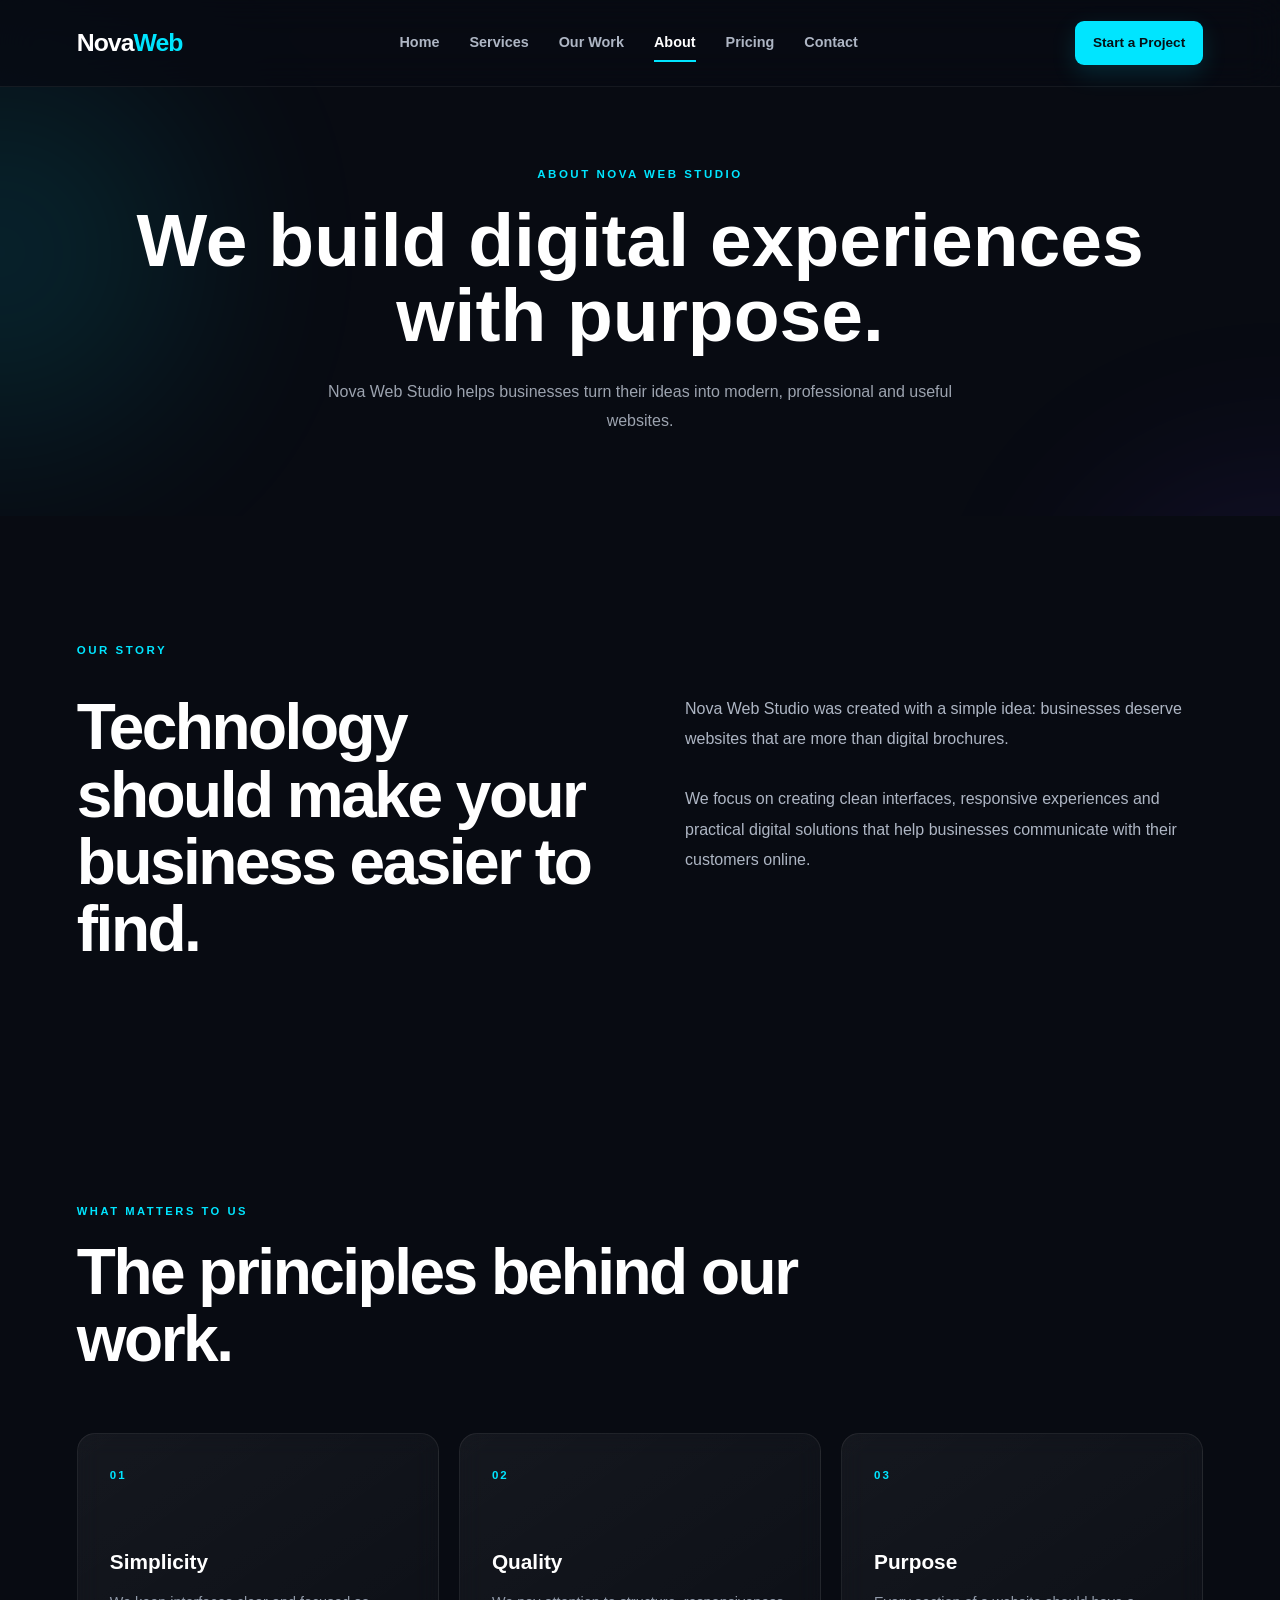
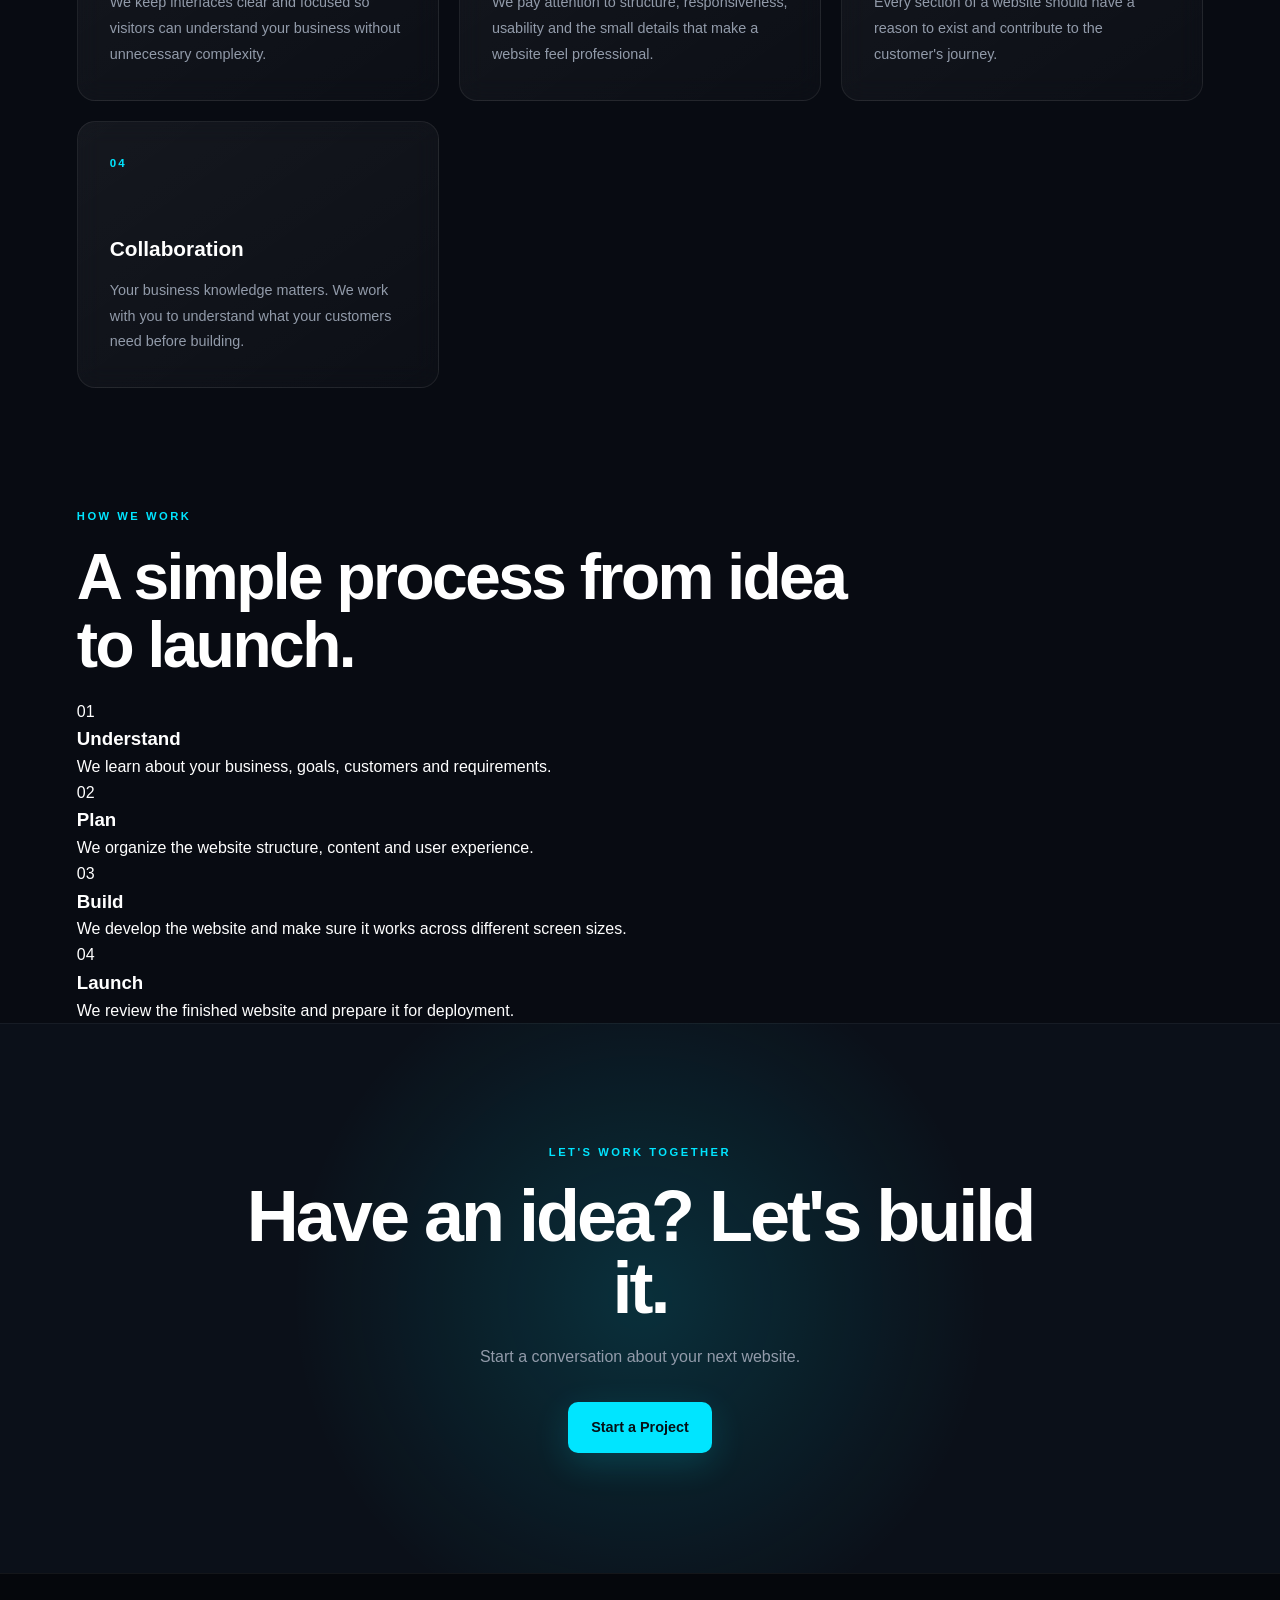
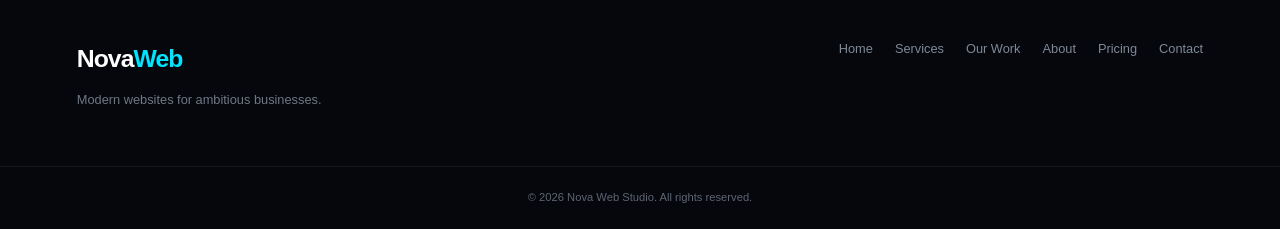
==== about.html @ 7e9be6b9 "Add files via upload" ====
<!DOCTYPE html>
<html lang="en">

<head>
    <meta charset="UTF-8">
    <meta name="viewport" content="width=device-width, initial-scale=1.0">

    <title>About | Nova Web Studio</title>

    <meta
        name="description"
        content="Learn more about Nova Web Studio and our approach to modern web design and development."
    >

    <link rel="stylesheet" href="style.css">
</head>

<body>

    <!-- NAVBAR -->
    <header class="navbar">

        <div class="container nav-container">

            <a href="index.html" class="logo">
                Nova<span>Web</span>
            </a>

            <nav class="nav-links">

                <a href="index.html">Home</a>

                <a href="services.html">Services</a>

                <a href="work.html">Our Work</a>

                <a href="about.html" class="active">
                    About
                </a>

                <a href="pricing.html">Pricing</a>

                <a href="contact.html">Contact</a>

            </nav>

            <a href="contact.html" class="nav-button">
                Start a Project
            </a>

            <button class="menu-button" id="menuButton">
                ☰
            </button>

        </div>

    </header>


    <!-- PAGE HERO -->
    <section class="page-hero">

        <div class="container">

            <span class="eyebrow">
                ABOUT NOVA WEB STUDIO
            </span>

            <h1>
                We build digital experiences with purpose.
            </h1>

            <p>
                Nova Web Studio helps businesses turn their ideas
                into modern, professional and useful websites.
            </p>

        </div>

    </section>


    <!-- STORY -->
    <section class="about about-story">

        <div class="container about-grid">

            <div>

                <span class="eyebrow">
                    OUR STORY
                </span>

                <h2>
                    Technology should make your business easier to find.
                </h2>

            </div>

            <div>

                <p>
                    Nova Web Studio was created with a simple idea:
                    businesses deserve websites that are more than
                    digital brochures.
                </p>

                <p>
                    We focus on creating clean interfaces,
                    responsive experiences and practical digital
                    solutions that help businesses communicate
                    with their customers online.
                </p>

            </div>

        </div>

    </section>


    <!-- VALUES -->
    <section class="services">

        <div class="container">

            <div class="section-heading">

                <span>
                    WHAT MATTERS TO US
                </span>

                <h2>
                    The principles behind our work.
                </h2>

            </div>


            <div class="services-grid">

                <div class="service-card">

                    <span class="service-number">
                        01
                    </span>

                    <h3>
                        Simplicity
                    </h3>

                    <p>
                        We keep interfaces clear and focused so
                        visitors can understand your business
                        without unnecessary complexity.
                    </p>

                </div>


                <div class="service-card">

                    <span class="service-number">
                        02
                    </span>

                    <h3>
                        Quality
                    </h3>

                    <p>
                        We pay attention to structure, responsiveness,
                        usability and the small details that make
                        a website feel professional.
                    </p>

                </div>


                <div class="service-card">

                    <span class="service-number">
                        03
                    </span>

                    <h3>
                        Purpose
                    </h3>

                    <p>
                        Every section of a website should have a
                        reason to exist and contribute to the
                        customer's journey.
                    </p>

                </div>


                <div class="service-card">

                    <span class="service-number">
                        04
                    </span>

                    <h3>
                        Collaboration
                    </h3>

                    <p>
                        Your business knowledge matters. We work
                        with you to understand what your customers
                        need before building.
                    </p>

                </div>

            </div>

        </div>

    </section>


    <!-- PROCESS -->
    <section class="process">

        <div class="container">

            <div class="section-heading">

                <span>
                    HOW WE WORK
                </span>

                <h2>
                    A simple process from idea to launch.
                </h2>

            </div>


            <div class="process-grid">

                <div class="process-step">

                    <span>01</span>

                    <h3>
                        Understand
                    </h3>

                    <p>
                        We learn about your business, goals,
                        customers and requirements.
                    </p>

                </div>


                <div class="process-step">

                    <span>02</span>

                    <h3>
                        Plan
                    </h3>

                    <p>
                        We organize the website structure,
                        content and user experience.
                    </p>

                </div>


                <div class="process-step">

                    <span>03</span>

                    <h3>
                        Build
                    </h3>

                    <p>
                        We develop the website and make sure
                        it works across different screen sizes.
                    </p>

                </div>


                <div class="process-step">

                    <span>04</span>

                    <h3>
                        Launch
                    </h3>

                    <p>
                        We review the finished website and
                        prepare it for deployment.
                    </p>

                </div>

            </div>

        </div>

    </section>


    <!-- CTA -->
    <section class="cta">

        <div class="container">

            <div class="cta-content">

                <span>
                    LET'S WORK TOGETHER
                </span>

                <h2>
                    Have an idea? Let's build it.
                </h2>

                <p>
                    Start a conversation about your next website.
                </p>

                <a href="contact.html" class="primary-button">
                    Start a Project
                </a>

            </div>

        </div>

    </section>


    <!-- FOOTER -->
    <footer class="footer">

        <div class="container footer-container">

            <div>

                <a href="index.html" class="logo">
                    Nova<span>Web</span>
                </a>

                <p>
                    Modern websites for ambitious businesses.
                </p>

            </div>


            <div class="footer-links">

                <a href="index.html">Home</a>

                <a href="services.html">Services</a>

                <a href="work.html">Our Work</a>

                <a href="about.html">About</a>

                <a href="pricing.html">Pricing</a>

                <a href="contact.html">Contact</a>

            </div>

        </div>


        <div class="footer-bottom">

            <p>
                © 2026 Nova Web Studio. All rights reserved.
            </p>

        </div>

    </footer>


    <script src="script.js"></script>

</body>

</html>
---- style.css ----
/* =========================================================
   NOVA WEB STUDIO
   PROFESSIONAL DARK UI + FLOATING ANIMATIONS
   Designed specifically for the supplied index.html
========================================================= */


/* =========================================================
   RESET
========================================================= */

* {
    margin: 0;
    padding: 0;
    box-sizing: border-box;
}

html {
    scroll-behavior: smooth;
}

body {
    font-family: "Inter", "Segoe UI", Arial, sans-serif;
    background: #080b12;
    color: #ffffff;
    line-height: 1.6;
    overflow-x: hidden;
}

body::selection {
    background: #00e5ff;
    color: #061016;
}

a {
    text-decoration: none;
    color: inherit;
}

button,
input,
textarea,
select {
    font: inherit;
}

.container {
    width: min(1180px, 88%);
    margin: 0 auto;
}


/* =========================================================
   FLOATING BACKGROUND GLOWS
========================================================= */

body::before,
body::after {
    content: "";
    position: fixed;

    width: 360px;
    height: 360px;

    border-radius: 50%;

    filter: blur(110px);

    opacity: 0.13;

    pointer-events: none;

    z-index: -1;

    animation: backgroundFloat 10s ease-in-out infinite alternate;
}

body::before {
    background: #00e5ff;
    top: 8%;
    left: -180px;
}

body::after {
    background: #7c3cff;
    right: -180px;
    bottom: 5%;

    animation-delay: 3s;
}

@keyframes backgroundFloat {

    0% {
        transform: translate(0, 0) scale(1);
    }

    50% {
        transform: translate(50px, -35px) scale(1.1);
    }

    100% {
        transform: translate(-20px, 40px) scale(0.95);
    }
}


/* =========================================================
   NAVBAR
========================================================= */

.navbar {
    position: fixed;

    top: 0;
    left: 0;

    width: 100%;

    z-index: 1000;

    padding: 18px 0;

    background: rgba(8, 11, 18, 0.72);

    backdrop-filter: blur(18px);
    -webkit-backdrop-filter: blur(18px);

    border-bottom: 1px solid rgba(255, 255, 255, 0.06);
}

.nav-container {
    min-height: 50px;

    display: flex;
    align-items: center;
    justify-content: space-between;

    gap: 30px;
}


/* LOGO */

.logo {
    font-size: 1.55rem;
    font-weight: 800;

    letter-spacing: -1px;

    white-space: nowrap;
}

.logo span {
    color: #00e5ff;
}


/* NAV LINKS */

.nav-links {
    display: flex;
    align-items: center;

    gap: 30px;
}

.nav-links a {
    position: relative;

    color: #aeb6c4;

    font-size: 0.9rem;
    font-weight: 600;

    transition: color 0.3s ease;
}

.nav-links a::after {
    content: "";

    position: absolute;

    left: 0;
    bottom: -7px;

    width: 0;
    height: 2px;

    background: #00e5ff;

    transition: width 0.3s ease;
}

.nav-links a:hover,
.nav-links a.active {
    color: #ffffff;
}

.nav-links a:hover::after,
.nav-links a.active::after {
    width: 100%;
}


/* START PROJECT BUTTON */

.nav-button {
    display: inline-flex;

    align-items: center;
    justify-content: center;

    padding: 11px 18px;

    border-radius: 9px;

    background: #00e5ff;
    color: #061016;

    font-size: 0.85rem;
    font-weight: 800;

    box-shadow:
        0 8px 25px rgba(0, 229, 255, 0.15);

    transition:
        transform 0.3s ease,
        box-shadow 0.3s ease,
        background 0.3s ease;
}

.nav-button:hover {
    transform: translateY(-3px);

    background: #4decff;

    box-shadow:
        0 12px 35px rgba(0, 229, 255, 0.3);
}


/* =========================================================
   MOBILE MENU BUTTON
========================================================= */

.menu-button {
    display: none;

    border: none;
    background: transparent;

    color: #ffffff;

    font-size: 1.8rem;

    cursor: pointer;

    line-height: 1;
}


/* =========================================================
   HERO
========================================================= */

.hero {
    min-height: 100vh;

    display: flex;
    align-items: center;

    padding: 150px 0 100px;

    position: relative;

    overflow: hidden;
}

.hero::before {
    content: "";

    position: absolute;

    width: 500px;
    height: 500px;

    right: -180px;
    top: 20%;

    background: #00e5ff;

    opacity: 0.08;

    filter: blur(120px);

    border-radius: 50%;

    animation: heroGlow 7s ease-in-out infinite;
}

@keyframes heroGlow {

    0%,
    100% {
        transform: translate(0, 0);
    }

    50% {
        transform: translate(-40px, -30px);
    }
}

.hero-container {
    display: grid;

    grid-template-columns: 1.05fr 0.95fr;

    align-items: center;

    gap: 70px;
}


/* HERO CONTENT */

.hero-content {
    max-width: 700px;

    animation: heroText 1s ease forwards;
}

@keyframes heroText {

    from {
        opacity: 0;
        transform: translateY(35px);
    }

    to {
        opacity: 1;
        transform: translateY(0);
    }
}


/* EYEBROW */

.eyebrow,
.hero-content .eyebrow {
    display: inline-block;

    margin-bottom: 20px;

    color: #00e5ff;

    font-size: 0.72rem;
    font-weight: 800;

    letter-spacing: 2.5px;
}


/* HERO TITLE */

.hero h1 {
    max-width: 760px;

    font-size: clamp(3.2rem, 6vw, 5.8rem);

    line-height: 0.98;

    letter-spacing: -4px;

    margin-bottom: 28px;
}


/* HERO TEXT */

.hero-content > p {
    max-width: 620px;

    color: #aeb6c4;

    font-size: 1.05rem;

    line-height: 1.8;

    margin-bottom: 35px;
}


/* =========================================================
   BUTTON SYSTEM
========================================================= */

.hero-buttons {
    display: flex;

    align-items: center;

    gap: 14px;

    flex-wrap: wrap;
}

.primary-button,
.secondary-button {
    position: relative;

    display: inline-flex;

    align-items: center;
    justify-content: center;

    min-height: 50px;

    padding: 14px 23px;

    border-radius: 10px;

    font-size: 0.9rem;

    font-weight: 800;

    overflow: hidden;

    transition:
        transform 0.3s ease,
        box-shadow 0.3s ease,
        background 0.3s ease,
        border-color 0.3s ease;
}


/* PRIMARY */

.primary-button {
    background: #00e5ff;

    color: #061016;

    box-shadow:
        0 10px 35px rgba(0, 229, 255, 0.16);
}

.primary-button::before,
.secondary-button::before {
    content: "";

    position: absolute;

    top: 0;
    left: -100%;

    width: 100%;
    height: 100%;

    background: linear-gradient(
        90deg,
        transparent,
        rgba(255,255,255,0.25),
        transparent
    );

    transition: left 0.6s ease;
}

.primary-button:hover::before,
.secondary-button:hover::before {
    left: 100%;
}

.primary-button:hover {
    transform: translateY(-4px);

    background: #4decff;

    box-shadow:
        0 16px 40px rgba(0, 229, 255, 0.3);
}


/* SECONDARY */

.secondary-button {
    background: rgba(255,255,255,0.035);

    color: #ffffff;

    border: 1px solid rgba(255,255,255,0.12);
}

.secondary-button:hover {
    transform: translateY(-4px);

    border-color: rgba(0,229,255,0.55);

    color: #00e5ff;

    background: rgba(0,229,255,0.05);

    box-shadow:
        0 12px 35px rgba(0,0,0,0.2);
}


/* =========================================================
   HERO TRUST
========================================================= */

.hero-trust {
    display: flex;

    align-items: center;

    flex-wrap: wrap;

    gap: 25px;

    margin-top: 42px;
}

.hero-trust span {
    position: relative;

    color: #7f8997;

    font-size: 0.78rem;

    padding-left: 14px;
}

.hero-trust span::before {
    content: "";

    position: absolute;

    left: 0;
    top: 50%;

    width: 5px;
    height: 5px;

    border-radius: 50%;

    background: #00e5ff;

    transform: translateY(-50%);

    box-shadow:
        0 0 10px rgba(0,229,255,0.7);
}


/* =========================================================
   HERO WEBSITE PREVIEW
========================================================= */

.hero-visual {
    position: relative;

    animation: heroVisual 1.1s ease forwards;
}

@keyframes heroVisual {

    from {
        opacity: 0;
        transform: translateX(40px);
    }

    to {
        opacity: 1;
        transform: translateX(0);
    }
}

.browser-window {
    position: relative;

    width: 100%;

    min-height: 420px;

    background:
        linear-gradient(
            145deg,
            rgba(255,255,255,0.08),
            rgba(255,255,255,0.025)
        );

    border: 1px solid rgba(255,255,255,0.1);

    border-radius: 18px;

    overflow: hidden;

    box-shadow:
        0 35px 100px rgba(0,0,0,0.45);

    transform: rotate(1.5deg);

    animation: browserFloat 6s ease-in-out infinite;
}

@keyframes browserFloat {

    0%,
    100% {
        transform: rotate(1.5deg) translateY(0);
    }

    50% {
        transform: rotate(1.5deg) translateY(-12px);
    }
}


/* BROWSER TOP */

.browser-top {
    height: 44px;

    display: flex;

    align-items: center;

    gap: 7px;

    padding: 0 16px;

    background: rgba(255,255,255,0.045);

    border-bottom: 1px solid rgba(255,255,255,0.06);
}

.browser-top span {
    width: 9px;
    height: 9px;

    border-radius: 50%;

    background: #697386;
}


/* BROWSER CONTENT */

.browser-content {
    padding: 45px;

    min-height: 375px;

    background:
        radial-gradient(
            circle at 80% 20%,
            rgba(0,229,255,0.12),
            transparent 35%
        );
}

.preview-nav {
    color: #ffffff;

    font-weight: 800;

    font-size: 1rem;
}

.preview-nav span {
    color: #00e5ff;
}

.preview-heading {
    max-width: 350px;

    margin-top: 80px;

    font-size: 2.3rem;

    font-weight: 800;

    line-height: 1.05;

    letter-spacing: -2px;
}

.preview-line {
    width: 220px;
    height: 7px;

    margin-top: 18px;

    border-radius: 10px;

    background: rgba(255,255,255,0.12);
}

.preview-line.short {
    width: 150px;

    margin-top: 9px;
}

.preview-button {
    display: inline-flex;

    margin-top: 28px;

    padding: 9px 16px;

    border-radius: 6px;

    background: #00e5ff;

    color: #061016;

    font-size: 0.7rem;

    font-weight: 800;
}


/* GROWTH CARD */

.growth-card {
    position: absolute;

    right: -20px;
    bottom: -20px;

    min-width: 190px;

    padding: 18px 20px;

    background: rgba(15,20,30,0.94);

    border: 1px solid rgba(255,255,255,0.1);

    border-radius: 13px;

    backdrop-filter: blur(15px);

    box-shadow:
        0 20px 50px rgba(0,0,0,0.3);

    animation: growthFloat 4s ease-in-out infinite;
}

@keyframes growthFloat {

    0%,
    100% {
        transform: translateY(0);
    }

    50% {
        transform: translateY(-12px);
    }
}

.growth-card strong {
    display: block;

    color: #00e5ff;

    font-size: 1rem;

    margin-bottom: 4px;
}

.growth-card span {
    color: #8f99a8;

    font-size: 0.72rem;
}


/* =========================================================
   INTRO
========================================================= */

.intro {
    padding: 120px 0;

    background:
        linear-gradient(
            180deg,
            #080b12,
            #0a0f18
        );
}

.section-heading {
    max-width: 780px;
}

.section-heading > span,
.intro .section-heading > span {
    display: block;

    color: #00e5ff;

    font-size: 0.7rem;

    font-weight: 800;

    letter-spacing: 2.5px;

    margin-bottom: 18px;
}

.section-heading h2 {
    font-size: clamp(2.3rem, 5vw, 4rem);

    line-height: 1.05;

    letter-spacing: -2.5px;

    margin-bottom: 20px;
}

.section-heading p {
    color: #8f99a8;

    font-size: 1rem;

    line-height: 1.8;

    max-width: 650px;
}


/* =========================================================
   SERVICES
========================================================= */

.services {
    padding: 120px 0;

    background: #080b12;
}

.services .section-heading {
    margin-bottom: 60px;
}

.services-grid {
    display: grid;

    grid-template-columns: repeat(3, 1fr);

    gap: 20px;
}

.service-card {
    position: relative;

    min-height: 260px;

    padding: 32px;

    overflow: hidden;

    border-radius: 18px;

    background:
        linear-gradient(
            145deg,
            rgba(255,255,255,0.055),
            rgba(255,255,255,0.018)
        );

    border: 1px solid rgba(255,255,255,0.075);

    backdrop-filter: blur(12px);

    transition:
        transform 0.4s ease,
        border-color 0.4s ease,
        box-shadow 0.4s ease;
}

.service-card::before {
    content: "";

    position: absolute;

    width: 150px;
    height: 150px;

    right: -80px;
    top: -80px;

    border-radius: 50%;

    background: #00e5ff;

    filter: blur(65px);

    opacity: 0;

    transition: opacity 0.4s ease;
}

.service-card:hover {
    transform: translateY(-10px);

    border-color: rgba(0,229,255,0.3);

    box-shadow:
        0 25px 60px rgba(0,0,0,0.3);
}

.service-card:hover::before {
    opacity: 0.18;
}

.service-number {
    display: block;

    color: #00e5ff;

    font-size: 0.72rem;

    font-weight: 800;

    letter-spacing: 2px;

    margin-bottom: 60px;
}

.service-card h3 {
    position: relative;

    font-size: 1.3rem;

    margin-bottom: 12px;
}

.service-card p {
    position: relative;

    color: #929baa;

    font-size: 0.9rem;

    line-height: 1.8;
}


/* =========================================================
   CENTER BUTTON
========================================================= */

.center-button {
    display: flex;

    justify-content: center;

    margin-top: 45px;
}


/* =========================================================
   TRUST STRIP
========================================================= */

.trust-strip {
    padding: 35px 0;

    background: #0b1019;

    border-top: 1px solid rgba(255,255,255,0.05);

    border-bottom: 1px solid rgba(255,255,255,0.05);
}

.trust-container {
    display: grid;

    grid-template-columns: repeat(4, 1fr);

    gap: 20px;
}

.trust-container > div {
    display: flex;

    align-items: center;

    gap: 13px;

    padding: 10px;

    transition: transform 0.3s ease;
}

.trust-container > div:hover {
    transform: translateY(-4px);
}

.trust-container strong {
    color: #00e5ff;

    font-size: 0.75rem;

    letter-spacing: 1px;
}

.trust-container span {
    color: #8f99a8;

    font-size: 0.78rem;
}


/* =========================================================
   WORK SECTION
========================================================= */

.work {
    padding: 120px 0;

    background:
        linear-gradient(
            180deg,
            #0b1019,
            #080b12
        );
}

.work .section-heading {
    margin-bottom: 60px;
}

.work .section-heading > span {
    display: block;

    color: #00e5ff;

    font-size: 0.7rem;

    font-weight: 800;

    letter-spacing: 2.5px;

    margin-bottom: 18px;
}

.work-grid {
    display: grid;

    grid-template-columns: repeat(3, 1fr);

    gap: 22px;
}


/* WORK CARD */

.work-card {
    position: relative;

    min-height: 430px;

    padding: 0 24px 28px;

    border-radius: 20px;

    overflow: hidden;

    background:
        linear-gradient(
            145deg,
            rgba(255,255,255,0.06),
            rgba(255,255,255,0.015)
        );

    border: 1px solid rgba(255,255,255,0.075);

    transition:
        transform 0.45s ease,
        border-color 0.45s ease,
        box-shadow 0.45s ease;
}

.work-card:hover {
    transform: translateY(-10px);

    border-color: rgba(0,229,255,0.3);

    box-shadow:
        0 30px 70px rgba(0,0,0,0.35);
}


/* PROJECT BROWSER */

.project-browser {
    position: relative;

    height: 260px;

    margin: 0 -24px 25px;

    overflow: hidden;

    background:
        linear-gradient(
            135deg,
            #101827,
            #0a111c
        );

    border-bottom: 1px solid rgba(255,255,255,0.07);
}

.mini-bar {
    height: 28px;

    display: flex;

    align-items: center;

    gap: 5px;

    padding-left: 12px;

    background: rgba(255,255,255,0.05);
}

.mini-bar span {
    width: 6px;
    height: 6px;

    border-radius: 50%;

    background: #657083;
}


/* PROJECT PREVIEWS */

.restaurant-preview,
.realestate-preview,
.auto-preview {
    height: calc(100% - 28px);

    padding: 30px;

    position: relative;

    overflow: hidden;
}

.restaurant-preview::before,
.realestate-preview::before,
.auto-preview::before {
    content: "";

    position: absolute;

    width: 220px;
    height: 220px;

    border-radius: 50%;

    background: #00e5ff;

    filter: blur(100px);

    opacity: 0.09;

    right: -100px;
    bottom: -100px;
}

.restaurant-preview small,
.realestate-preview small,
.auto-preview small {
    position: relative;

    color: #00e5ff;

    font-size: 0.62rem;

    font-weight: 800;

    letter-spacing: 2px;
}

.restaurant-preview h3,
.realestate-preview h3,
.auto-preview h3 {
    position: relative;

    max-width: 250px;

    margin-top: 15px;

    font-size: 1.7rem;

    line-height: 1.1;

    letter-spacing: -1px;
}


/* FAKE IMAGE AREAS */

.preview-food,
.preview-house,
.preview-car {
    position: absolute;

    left: 30px;
    right: 30px;
    bottom: 25px;

    height: 75px;

    border-radius: 12px;

    background:
        linear-gradient(
            135deg,
            rgba(0,229,255,0.18),
            rgba(124,60,255,0.12)
        );

    border: 1px solid rgba(255,255,255,0.07);

    animation: previewFloat 5s ease-in-out infinite;
}

.preview-house {
    animation-delay: 0.8s;
}

.preview-car {
    animation-delay: 1.4s;
}

@keyframes previewFloat {

    0%,
    100% {
        transform: translateY(0);
    }

    50% {
        transform: translateY(-7px);
    }
}


/* PROJECT TEXT */

.project-type {
    display: block;

    margin-bottom: 7px;

    color: #00e5ff;

    font-size: 0.67rem;

    font-weight: 800;

    letter-spacing: 1.5px;
}

.work-card > h3 {
    font-size: 1.25rem;
}


/* =========================================================
   ABOUT
========================================================= */

.about {
    padding: 120px 0;

    background: #080b12;
}

.about-grid {
    display: grid;

    grid-template-columns: 1fr 1fr;

    align-items: center;

    gap: 90px;
}

.about-grid h2 {
    max-width: 600px;

    font-size: clamp(2.4rem, 5vw, 4rem);

    line-height: 1.05;

    letter-spacing: -2.5px;

    margin-top: 15px;
}

.about-grid p {
    color: #aeb6c4;

    font-size: 1rem;

    line-height: 1.9;

    margin-bottom: 30px;
}


/* =========================================================
   CTA
========================================================= */

.cta {
    padding: 120px 0;

    text-align: center;

    background:
        radial-gradient(
            circle at 50% 50%,
            rgba(0,229,255,0.15),
            transparent 50%
        ),
        #0b1019;

    border-top: 1px solid rgba(255,255,255,0.05);
}

.cta-content {
    max-width: 800px;

    margin: auto;
}

.cta-content > span {
    display: block;

    color: #00e5ff;

    font-size: 0.7rem;

    font-weight: 800;

    letter-spacing: 2.5px;

    margin-bottom: 18px;
}

.cta h2 {
    font-size: clamp(2.6rem, 6vw, 4.5rem);

    line-height: 1;

    letter-spacing: -3px;

    margin-bottom: 20px;
}

.cta p {
    max-width: 600px;

    margin: 0 auto 32px;

    color: #929baa;
}


/* =========================================================
   FOOTER
========================================================= */

.footer {
    padding-top: 65px;

    background: #05070c;

    border-top: 1px solid rgba(255,255,255,0.06);
}

.footer-container {
    display: flex;

    justify-content: space-between;

    align-items: flex-start;

    gap: 40px;

    padding-bottom: 55px;
}

.footer p {
    margin-top: 12px;

    color: #6f7887;

    font-size: 0.8rem;
}

.footer-links {
    display: flex;

    flex-wrap: wrap;

    gap: 22px;
}

.footer-links a {
    color: #7f8997;

    font-size: 0.8rem;

    transition: color 0.3s ease;
}

.footer-links a:hover {
    color: #00e5ff;
}

.footer-bottom {
    padding: 22px 0;

    border-top: 1px solid rgba(255,255,255,0.06);
}

.footer-bottom p {
    margin: 0;

    text-align: center;

    color: #5d6674;

    font-size: 0.7rem;
}


/* =========================================================
   GENERAL FLOATING CARDS
========================================================= */

.service-card:nth-child(2),
.work-card:nth-child(2) {
    animation: subtleFloat 7s ease-in-out infinite;
}

.service-card:nth-child(5),
.work-card:nth-child(3) {
    animation: subtleFloat 8s ease-in-out infinite;
    animation-delay: 1.5s;
}

@keyframes subtleFloat {

    0%,
    100% {
        transform: translateY(0);
    }

    50% {
        transform: translateY(-6px);
    }
}


/* =========================================================
   SCROLL REVEAL
========================================================= */

.service-card,
.work-card,
.about-grid,
.section-heading,
.trust-container > div {
    animation-name: revealUp;

    animation-duration: 0.8s;

    animation-timing-function: ease;

    animation-fill-mode: both;
}

@keyframes revealUp {

    from {
        opacity: 0;

        transform: translateY(25px);
    }

    to {
        opacity: 1;

        transform: translateY(0);
    }
}


/* =========================================================
   TABLET
========================================================= */

@media (max-width: 950px) {

    .nav-links {
        gap: 20px;
    }

    .hero-container {
        grid-template-columns: 1fr;

        gap: 70px;
    }

    .hero-content {
        max-width: 800px;

        margin: auto;

        text-align: center;
    }

    .hero-content > p {
        margin-left: auto;
        margin-right: auto;
    }

    .hero-buttons {
        justify-content: center;
    }

    .hero-trust {
        justify-content: center;
    }

    .hero-visual {
        max-width: 700px;

        width: 100%;

        margin: auto;
    }

    .services-grid {
        grid-template-columns: repeat(2, 1fr);
    }

    .work-grid {
        grid-template-columns: repeat(2, 1fr);
    }

    .about-grid {
        gap: 50px;
    }

    .trust-container {
        grid-template-columns: repeat(2, 1fr);
    }
}


/* =========================================================
   MOBILE NAV
========================================================= */

@media (max-width: 850px) {

    .navbar {
        padding: 16px 0;
    }

    .menu-button {
        display: block;
    }

    .nav-button {
        display: none;
    }

    .nav-links {
        position: absolute;

        top: 72px;

        left: 5%;
        right: 5%;

        display: flex;

        flex-direction: column;

        align-items: stretch;

        gap: 0;

        padding: 12px;

        background: rgba(8,11,18,0.96);

        border: 1px solid rgba(255,255,255,0.08);

        border-radius: 15px;

        backdrop-filter: blur(20px);

        box-shadow:
            0 25px 70px rgba(0,0,0,0.4);

        opacity: 0;

        visibility: hidden;

        transform: translateY(-15px);

        transition:
            opacity 0.3s ease,
            transform 0.3s ease,
            visibility 0.3s ease;
    }

    .nav-links.active {
        opacity: 1;

        visibility: visible;

        transform: translateY(0);
    }

    .nav-links a {
        width: 100%;

        padding: 14px;

        text-align: center;
    }

    .nav-links a::after {
        display: none;
    }

    section {
        padding-left: 6%;
        padding-right: 6%;
    }
}


/* =========================================================
   SMALL MOBILE
========================================================= */

@media (max-width: 600px) {

    .container {
        width: 90%;
    }

    .hero {
        padding-top: 130px;

        min-height: auto;

        padding-bottom: 80px;
    }

    .hero h1 {
        font-size: clamp(2.8rem, 13vw, 4rem);

        letter-spacing: -2.5px;
    }

    .hero-content > p {
        font-size: 0.95rem;
    }

    .hero-buttons {
        flex-direction: column;

        width: 100%;
    }

    .hero-buttons a {
        width: 100%;
    }

    .hero-trust {
        gap: 12px;

        flex-direction: column;
    }

    .hero-trust span {
        padding-left: 12px;
    }

    .browser-window {
        min-height: 340px;

        transform: none;

        animation: browserFloatMobile 6s ease-in-out infinite;
    }

    @keyframes browserFloatMobile {

        0%,
        100% {
            transform: translateY(0);
        }

        50% {
            transform: translateY(-7px);
        }
    }

    .browser-content {
        padding: 28px;
    }

    .preview-heading {
        margin-top: 55px;

        font-size: 1.7rem;
    }

    .growth-card {
        right: 8px;

        bottom: -15px;

        min-width: 160px;

        padding: 14px;
    }

    .services,
    .work,
    .about,
    .intro,
    .cta {
        padding-top: 85px;

        padding-bottom: 85px;
    }

    .services-grid,
    .work-grid {
        grid-template-columns: 1fr;
    }

    .service-card {
        min-height: auto;

        padding: 28px;
    }

    .service-number {
        margin-bottom: 40px;
    }

    .work-card {
        min-height: 410px;
    }

    .about-grid {
        grid-template-columns: 1fr;

        gap: 40px;
    }

    .trust-container {
        grid-template-columns: 1fr;
    }

    .trust-container > div {
        justify-content: center;
    }

    .cta h2 {
        letter-spacing: -2px;
    }

    .footer-container {
        flex-direction: column;
    }

    .footer-links {
        gap: 15px;
    }
}


/* =========================================================
   VERY SMALL PHONES
========================================================= */

@media (max-width: 400px) {

    .hero h1 {
        font-size: 2.65rem;
    }

    .section-heading h2,
    .about-grid h2 {
        font-size: 2.3rem;
    }

    .browser-content {
        padding: 22px;
    }

    .preview-heading {
        font-size: 1.5rem;
    }

    .project-browser {
        height: 235px;
    }
}


/* =========================================================
   REDUCED MOTION
========================================================= */

@media (prefers-reduced-motion: reduce) {

    *,
    *::before,
    *::after {
        animation-duration: 0.01ms !important;

        animation-iteration-count: 1 !important;

        scroll-behavior: auto !important;

        transition-duration: 0.01ms !important;
    }
}

/* =========================================================
   PRICING PAGE
========================================================= */

.pricing {
    padding: 140px 0 100px;
    min-height: 100vh;
}

.pricing-header {
    text-align: center;
    max-width: 750px;
    margin: 0 auto 70px;
}

.pricing-header span,
.pricing-title span {
    display: inline-block;
    color: #00e5ff;
    font-size: 12px;
    font-weight: 700;
    letter-spacing: 2px;
    margin-bottom: 15px;
}

.pricing-header h1,
.pricing-title h1 {
    font-size: clamp(42px, 6vw, 72px);
    line-height: 1.05;
    margin-bottom: 20px;
}

.pricing-header p,
.pricing-title p {
    color: #9ca3af;
    line-height: 1.8;
    font-size: 16px;
}


/* Pricing cards */

.pricing-grid {
    display: grid;
    grid-template-columns: repeat(3, 1fr);
    gap: 25px;
    align-items: stretch;
}

.pricing-card {
    position: relative;
    padding: 40px 32px;
    background: rgba(255, 255, 255, 0.035);
    border: 1px solid rgba(255, 255, 255, 0.08);
    border-radius: 22px;
    overflow: hidden;
    transition: 0.4s ease;
}

.pricing-card::before {
    content: "";
    position: absolute;
    width: 180px;
    height: 180px;
    top: -100px;
    right: -100px;
    background: #00e5ff;
    opacity: 0.08;
    filter: blur(60px);
    border-radius: 50%;
}

.pricing-card:hover {
    transform: translateY(-10px);
    border-color: rgba(0, 229, 255, 0.4);
    box-shadow: 0 25px 60px rgba(0, 0, 0, 0.35);
}

.pricing-card.featured {
    border-color: rgba(0, 229, 255, 0.5);
    box-shadow: 0 0 50px rgba(0, 229, 255, 0.08);
}

.pricing-badge {
    display: inline-block;
    padding: 7px 14px;
    border-radius: 50px;
    background: rgba(0, 229, 255, 0.1);
    color: #00e5ff;
    font-size: 11px;
    font-weight: 700;
    letter-spacing: 1px;
    margin-bottom: 20px;
}

.pricing-card h3 {
    font-size: 25px;
    margin-bottom: 12px;
}

.pricing-card p {
    color: #9ca3af;
    line-height: 1.7;
    font-size: 14px;
}

.price {
    margin: 30px 0;
}

.price strong {
    font-size: 42px;
    color: #ffffff;
}

.price span {
    color: #8b929f;
    font-size: 14px;
}

.pricing-features {
    list-style: none;
    margin: 30px 0;
    padding: 0;
}

.pricing-features li {
    display: flex;
    align-items: center;
    gap: 10px;
    padding: 12px 0;
    border-bottom: 1px solid rgba(255, 255, 255, 0.06);
    color: #c7ccd5;
    font-size: 14px;
}

.pricing-features li::before {
    content: "✓";
    color: #00e5ff;
    font-weight: 700;
}

.pricing-card .primary-button,
.pricing-card .secondary-button {
    width: 100%;
    text-align: center;
}


/* =========================================================
   CONTACT PAGE
========================================================= */

.contact {
    padding: 140px 0 100px;
    min-height: 100vh;
}

.contact-grid {
    display: grid;
    grid-template-columns: 0.9fr 1.1fr;
    gap: 70px;
    align-items: start;
}

.contact-info {
    padding-top: 20px;
}

.contact-info .eyebrow {
    margin-bottom: 20px;
}

.contact-info h1 {
    font-size: clamp(42px, 5vw, 65px);
    line-height: 1.05;
    margin-bottom: 25px;
}

.contact-info > p {
    color: #9ca3af;
    line-height: 1.8;
    max-width: 500px;
    margin-bottom: 40px;
}


/* Contact details */

.contact-details {
    display: grid;
    gap: 18px;
}

.contact-item {
    padding: 20px;
    border: 1px solid rgba(255, 255, 255, 0.07);
    background: rgba(255, 255, 255, 0.025);
    border-radius: 15px;
    transition: 0.3s ease;
}

.contact-item:hover {
    transform: translateX(5px);
    border-color: rgba(0, 229, 255, 0.3);
}

.contact-item span {
    display: block;
    color: #00e5ff;
    font-size: 11px;
    font-weight: 700;
    letter-spacing: 1.5px;
    margin-bottom: 7px;
}

.contact-item strong {
    color: #ffffff;
    font-size: 15px;
}


/* Contact form */

.contact-form {
    padding: 40px;
    border-radius: 24px;
    background: rgba(255, 255, 255, 0.035);
    border: 1px solid rgba(255, 255, 255, 0.08);
    box-shadow: 0 25px 80px rgba(0, 0, 0, 0.25);
}

.contact-form h2 {
    font-size: 28px;
    margin-bottom: 10px;
}

.contact-form > p {
    color: #8f96a3;
    font-size: 14px;
    line-height: 1.7;
    margin-bottom: 30px;
}

.form-group {
    margin-bottom: 20px;
}

.form-group label {
    display: block;
    margin-bottom: 8px;
    color: #d8dce3;
    font-size: 13px;
    font-weight: 600;
}

.form-group input,
.form-group textarea,
.contact-form input,
.contact-form textarea,
.contact-form select {
    width: 100%;
    padding: 15px 16px;
    border: 1px solid rgba(255, 255, 255, 0.1);
    border-radius: 10px;
    outline: none;
    background: rgba(0, 0, 0, 0.25);
    color: #ffffff;
    font-family: inherit;
    font-size: 14px;
    transition: 0.3s ease;
}

.form-group input::placeholder,
.form-group textarea::placeholder,
.contact-form input::placeholder,
.contact-form textarea::placeholder {
    color: #626975;
}

.form-group input:focus,
.form-group textarea:focus,
.contact-form input:focus,
.contact-form textarea:focus,
.contact-form select:focus {
    border-color: #00e5ff;
    box-shadow: 0 0 0 3px rgba(0, 229, 255, 0.08);
}

.form-group textarea,
.contact-form textarea {
    min-height: 150px;
    resize: vertical;
}

.contact-form button,
.contact-form .primary-button {
    width: 100%;
    border: none;
    cursor: pointer;
}


/* =========================================================
   PAGE HERO
   Useful for pricing/contact pages
========================================================= */

.page-hero {
    padding: 160px 0 80px;
    text-align: center;
}

.page-hero-content {
    max-width: 800px;
    margin: auto;
}

.page-hero h1 {
    font-size: clamp(42px, 6vw, 75px);
    line-height: 1;
    margin-bottom: 25px;
}

.page-hero p {
    max-width: 650px;
    margin: auto;
    color: #9ca3af;
    line-height: 1.8;
}


/* =========================================================
   PRICING / CONTACT RESPONSIVE
========================================================= */

@media (max-width: 900px) {

    .pricing-grid {
        grid-template-columns: 1fr;
        max-width: 600px;
        margin: auto;
    }

    .contact-grid {
        grid-template-columns: 1fr;
        gap: 50px;
    }

    .contact-info {
        text-align: center;
    }

    .contact-info > p {
        margin-left: auto;
        margin-right: auto;
    }

}


@media (max-width: 600px) {

    .pricing,
    .contact {
        padding: 120px 0 70px;
    }

    .pricing-header {
        margin-bottom: 45px;
    }

    .pricing-card {
        padding: 30px 24px;
    }

    .contact-form {
        padding: 25px 20px;
        border-radius: 18px;
    }

    .contact-info h1 {
        font-size: 42px;
    }

    .page-hero {
        padding: 130px 0 60px;
    }

}
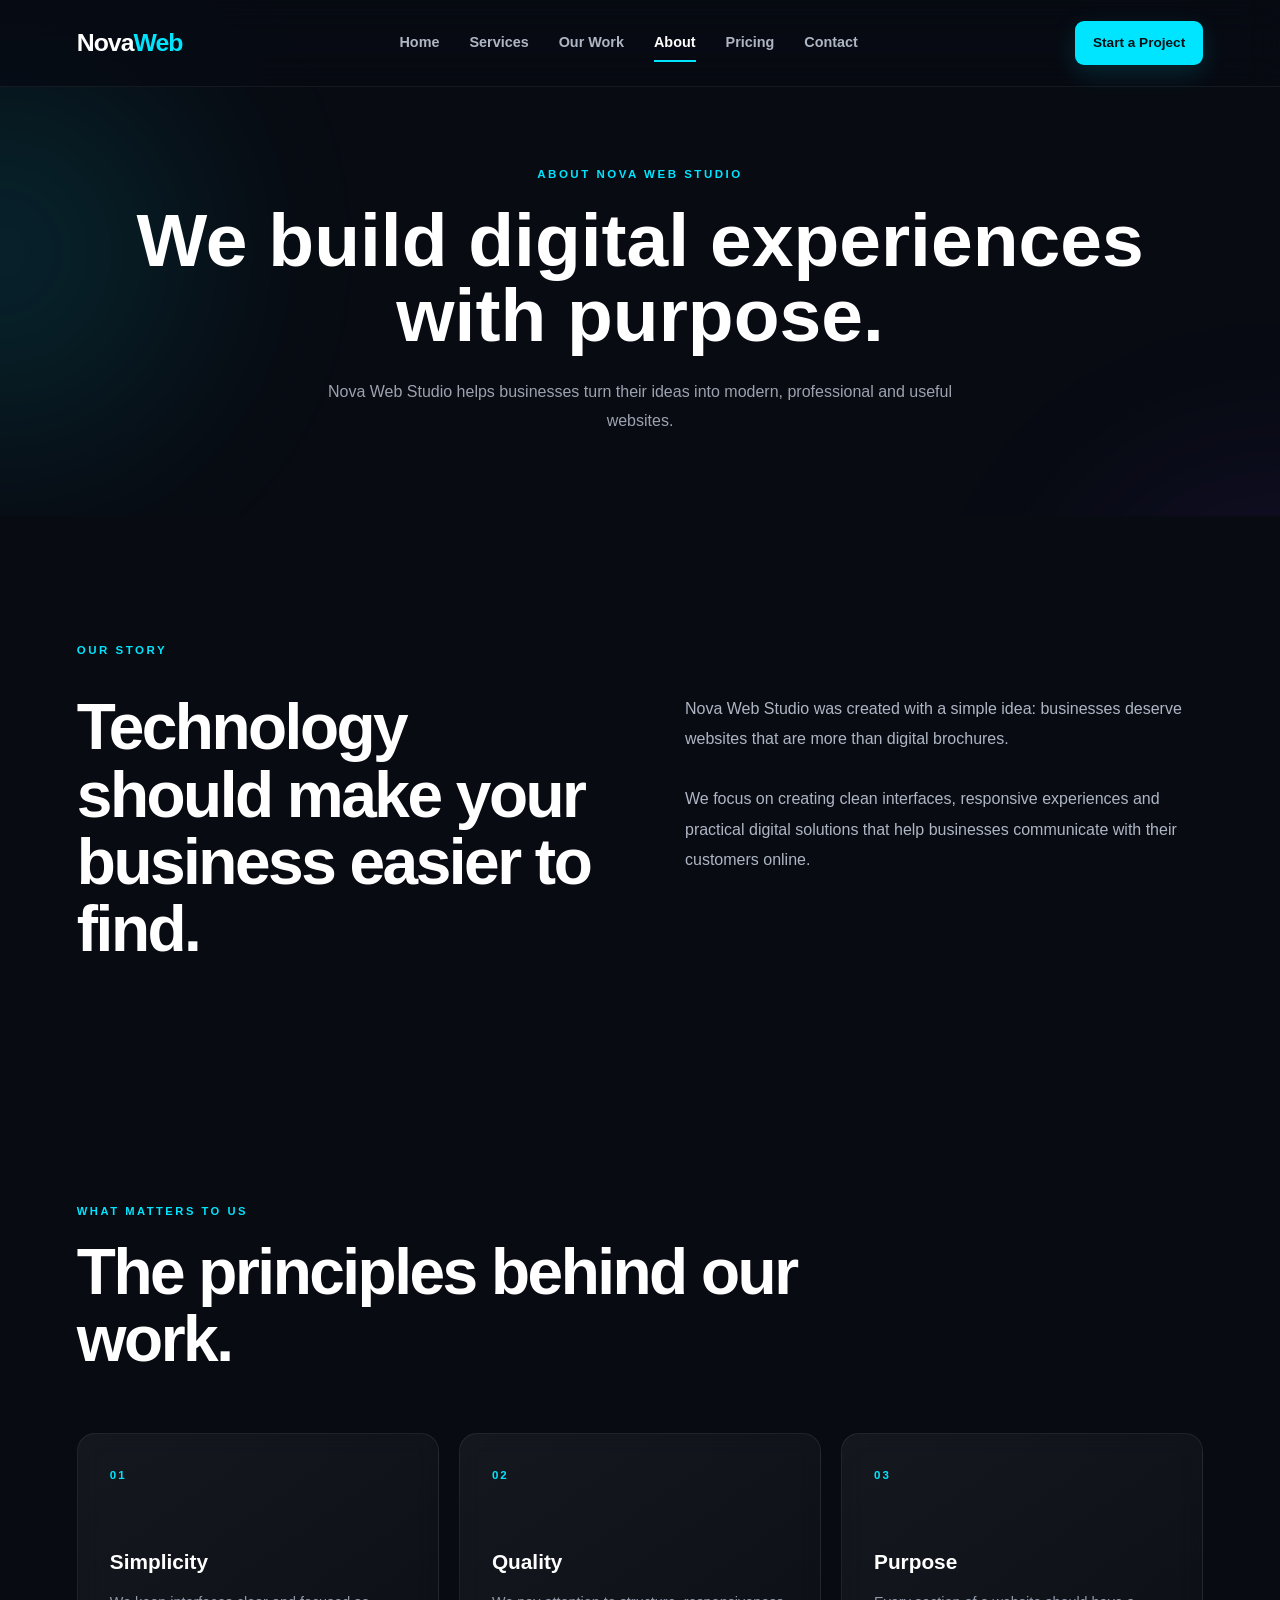
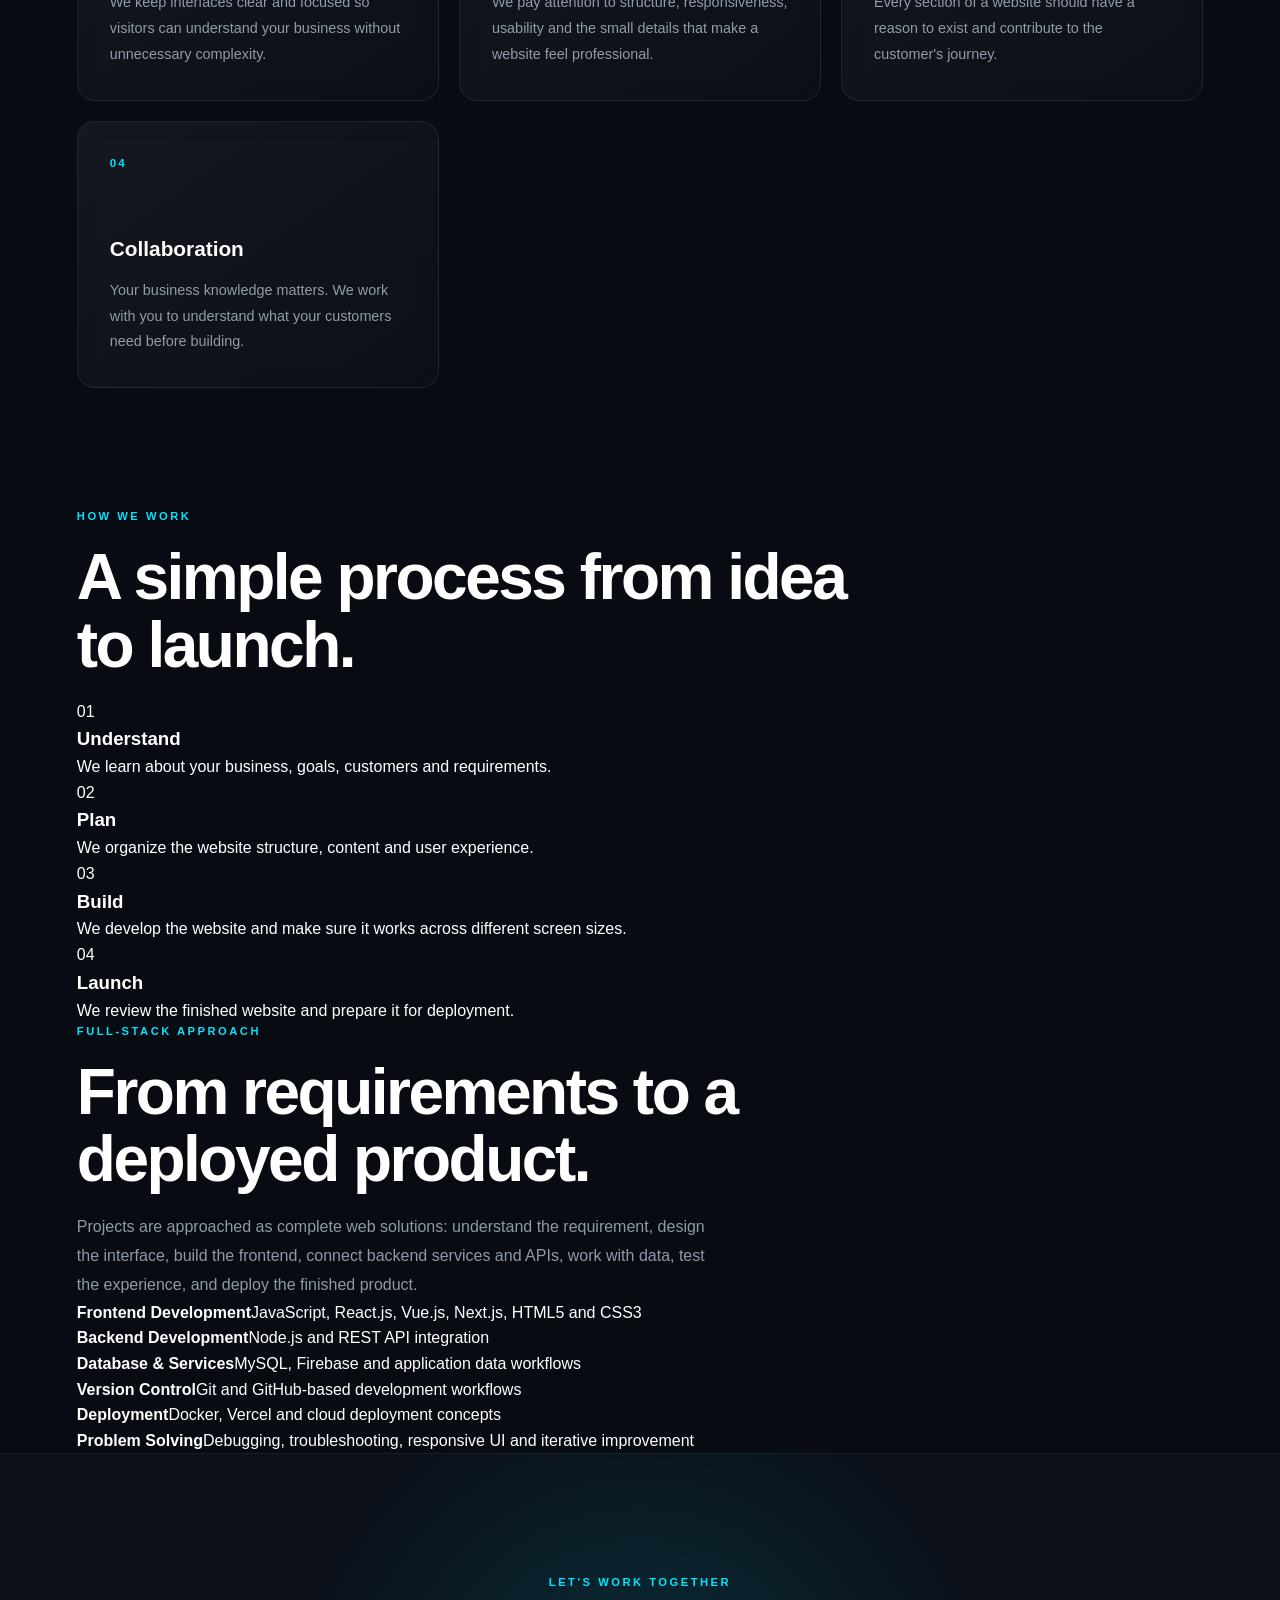
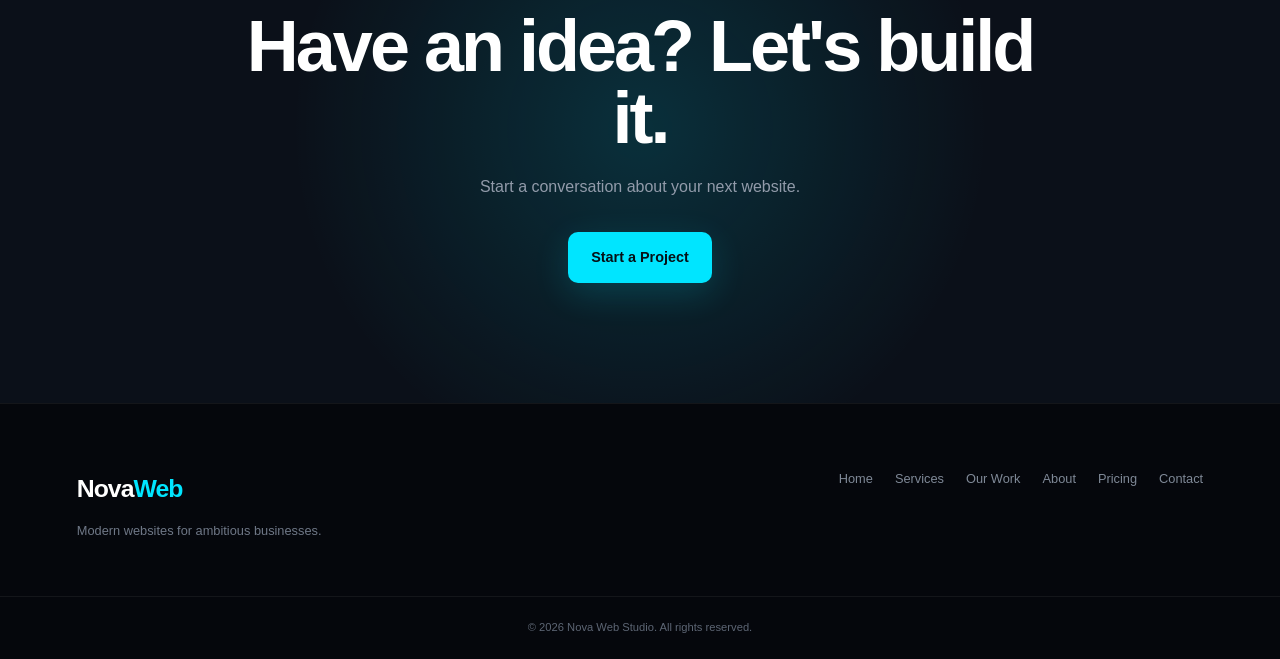
==== commit 45a63b76: "Add full-stack engineering approach" ====
--- a/about.html
+++ b/about.html
@@ -5,12 +5,76 @@
     <meta charset="UTF-8">
     <meta name="viewport" content="width=device-width, initial-scale=1.0">
 
-    <title>About | Nova Web Studio</title>
+<title>About Nova Web Studio | Web Design & Development</title>
+
+<meta
+    name="description"
+    content="Learn about Nova Web Studio and our approach to creating modern, professional and responsive websites for businesses."
+>
+
+<link
+    rel="canonical"
+    href="https://nova-web-studio-chi.vercel.app/about.html"
+>
+
+  <!-- Favicon -->
+<link
+    rel="icon"
+    type="image/png"
+    href="favicon.png"
+>
 
     <meta
-        name="description"
-        content="Learn more about Nova Web Studio and our approach to modern web design and development."
+        property="og:title"
+        content="About Nova Web Studio"
     >
+
+    <meta
+        property="og:description"
+        content="Learn about Nova Web Studio and our approach to modern website design and development."
+    >
+
+    <meta
+        property="og:url"
+        content="https://nova-web-studio-chi.vercel.app/about.html"
+    >
+
+    <meta property="og:type" content="website">
+
+    <meta
+        property="og:site_name"
+        content="Nova Web Studio"
+    >
+
+  <meta
+    property="og:image"
+    content="https://nova-web-studio-chi.vercel.app/og-image.png"
+>
+
+<meta
+    property="og:image:width"
+    content="1200"
+>
+
+<meta
+    property="og:image:height"
+    content="630"
+>
+
+<meta
+    property="og:image:alt"
+    content="Nova Web Studio - Web Design and Development"
+>
+
+<meta
+    name="twitter:image"
+    content="https://nova-web-studio-chi.vercel.app/og-image.png"
+>
+
+<meta
+    name="twitter:image:alt"
+    content="Nova Web Studio - Web Design and Development"
+>
 
     <link rel="stylesheet" href="style.css">
 </head>
@@ -311,7 +375,26 @@
     </section>
 
 
-    <!-- CTA -->
+    <!-- FULL-STACK APPROACH -->
+<section class="tech-stack">
+    <div class="container">
+        <div class="section-heading">
+            <span>FULL-STACK APPROACH</span>
+            <h2>From requirements to a deployed product.</h2>
+            <p>Projects are approached as complete web solutions: understand the requirement, design the interface, build the frontend, connect backend services and APIs, work with data, test the experience, and deploy the finished product.</p>
+        </div>
+        <div class="tech-grid">
+            <div class="tech-card"><strong>Frontend Development</strong><span>JavaScript, React.js, Vue.js, Next.js, HTML5 and CSS3</span></div>
+            <div class="tech-card"><strong>Backend Development</strong><span>Node.js and REST API integration</span></div>
+            <div class="tech-card"><strong>Database & Services</strong><span>MySQL, Firebase and application data workflows</span></div>
+            <div class="tech-card"><strong>Version Control</strong><span>Git and GitHub-based development workflows</span></div>
+            <div class="tech-card"><strong>Deployment</strong><span>Docker, Vercel and cloud deployment concepts</span></div>
+            <div class="tech-card"><strong>Problem Solving</strong><span>Debugging, troubleshooting, responsive UI and iterative improvement</span></div>
+        </div>
+    </div>
+</section>
+
+<!-- CTA -->
     <section class="cta">
 
         <div class="container">
